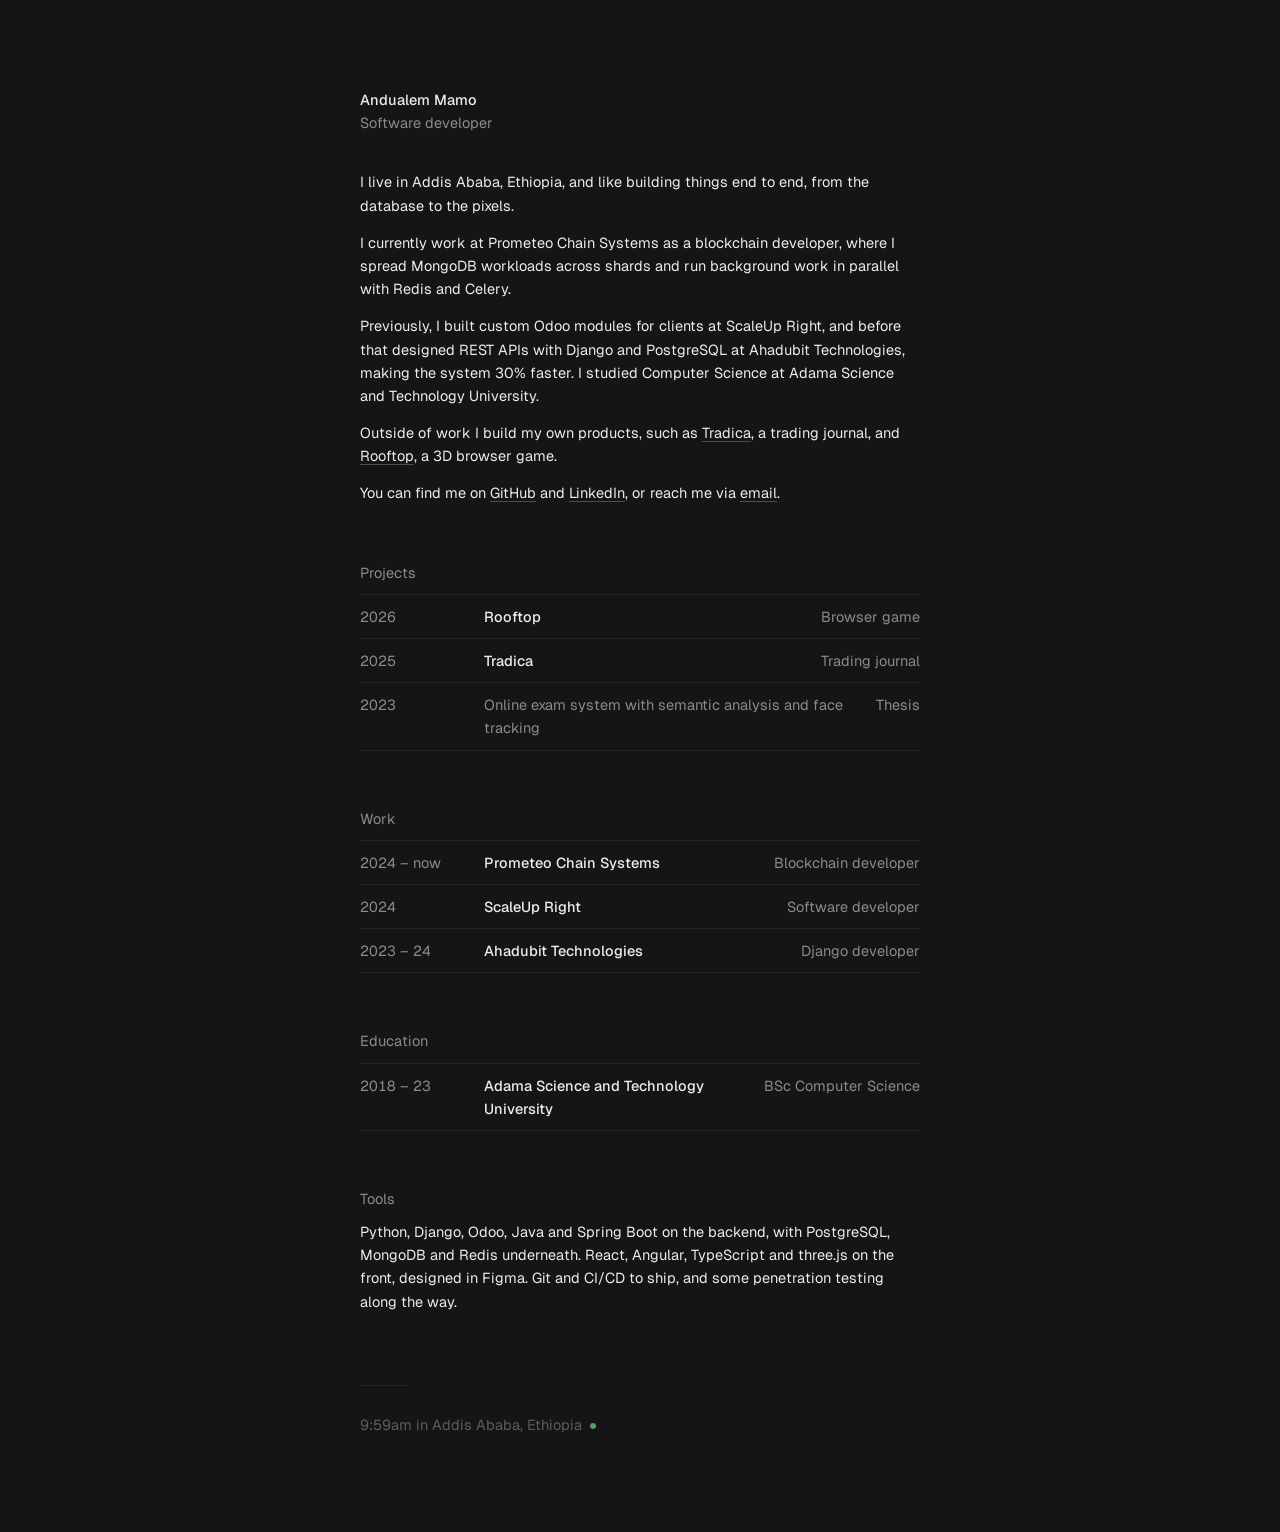
==== index.html @ f3651016 "Portfolio site: home page, Rooftop and Tradica project pages Static HTML and CSS, no build step. Rea" ====
<!doctype html>
<html lang="en">
<head>
  <meta charset="utf-8">
  <meta name="viewport" content="width=device-width, initial-scale=1">
  <title>Andualem Mamo</title>
  <meta name="description" content="Andualem Mamo is a software developer in Addis Ababa, Ethiopia, building backend systems, a trading journal called Tradica and a browser game called Rooftop.">
  <meta property="og:title" content="Andualem Mamo">
  <meta property="og:description" content="Software developer in Addis Ababa. Backend systems, Tradica and Rooftop.">
  <meta property="og:type" content="website">
  <meta property="og:image" content="/images/rooftop/title.webp">
  <meta name="theme-color" content="#151515">
  <link rel="icon" href="/favicon.svg" type="image/svg+xml">
  <link rel="preconnect" href="https://fonts.googleapis.com">
  <link rel="preconnect" href="https://fonts.gstatic.com" crossorigin>
  <link href="https://fonts.googleapis.com/css2?family=Geist:wght@400;500&display=swap" rel="stylesheet">
  <link rel="stylesheet" href="/styles.css">
</head>
<body>
  <main>
    <header class="intro">
      <h1>Andualem Mamo</h1>
      <p class="sub">Software developer</p>
    </header>

    <div class="bio">
      <p>I live in Addis Ababa, Ethiopia, and like building things end to end, from the database to the pixels.</p>
      <p>I currently work at Prometeo Chain Systems as a blockchain developer, where I spread MongoDB workloads across shards and run background work in parallel with Redis and Celery.</p>
      <p>Previously, I built custom Odoo modules for clients at ScaleUp Right, and before that designed REST APIs with Django and PostgreSQL at Ahadubit Technologies, making the system 30% faster. I studied Computer Science at Adama Science and Technology University.</p>
      <p>Outside of work I build my own products, such as <a href="/tradica/">Tradica</a>, a trading journal, and <a href="/rooftop/">Rooftop</a>, a 3D browser game.</p>
      <p>You can find me on <a href="https://github.com/andualem1414" target="_blank" rel="noopener">GitHub</a> and <a href="https://www.linkedin.com/in/andualem1414/" target="_blank" rel="noopener">LinkedIn</a>, or reach me via <a href="mailto:andualem1414@gmail.com">email</a>.</p>
    </div>

    <section aria-labelledby="projects">
      <h2 class="section-title" id="projects">Projects</h2>
      <ul class="list">
        <li>
          <a class="row" href="/rooftop/">
            <span class="when">2026</span>
            <span class="what">Rooftop</span>
            <span class="aside">Browser game</span>
          </a>
        </li>
        <li>
          <a class="row" href="/tradica/">
            <span class="when">2025</span>
            <span class="what">Tradica</span>
            <span class="aside">Trading journal</span>
          </a>
        </li>
        <li>
          <div class="row quiet">
            <span class="when">2023</span>
            <span class="what">Online exam system with semantic analysis and face tracking</span>
            <span class="aside">Thesis</span>
          </div>
        </li>
      </ul>
    </section>

    <section aria-labelledby="work">
      <h2 class="section-title" id="work">Work</h2>
      <ul class="list">
        <li>
          <div class="row">
            <span class="when">2024 – now</span>
            <span class="what">Prometeo Chain Systems</span>
            <span class="aside">Blockchain developer</span>
          </div>
        </li>
        <li>
          <div class="row">
            <span class="when">2024</span>
            <span class="what">ScaleUp Right</span>
            <span class="aside">Software developer</span>
          </div>
        </li>
        <li>
          <div class="row">
            <span class="when">2023 – 24</span>
            <span class="what">Ahadubit Technologies</span>
            <span class="aside">Django developer</span>
          </div>
        </li>
      </ul>
    </section>

    <section aria-labelledby="education">
      <h2 class="section-title" id="education">Education</h2>
      <ul class="list">
        <li>
          <div class="row">
            <span class="when">2018 – 23</span>
            <span class="what">Adama Science and Technology University</span>
            <span class="aside">BSc Computer Science</span>
          </div>
        </li>
      </ul>
    </section>

    <section aria-labelledby="tools">
      <h2 class="section-title" id="tools">Tools</h2>
      <p>Python, Django, Odoo, Java and Spring Boot on the backend, with PostgreSQL, MongoDB and Redis underneath. React, Angular, TypeScript and three.js on the front, designed in Figma. Git and CI/CD to ship, and some penetration testing along the way.</p>
    </section>

    <footer>
      <p><span data-clock>–</span> in Addis Ababa, Ethiopia<span class="dot" aria-hidden="true"></span></p>
    </footer>
  </main>
  <script src="/script.js" defer></script>
</body>
</html>
---- styles.css ----
:root {
  --bg: #151515;
  --text: #ececec;
  --muted: #8b8b8b;
  --faint: #5d5d5d;
  --rule: #262626;
  --underline: #4d4d4d;
  --column: 560px;
  --wide: 880px;
  color-scheme: dark;
}

*,
*::before,
*::after {
  box-sizing: border-box;
}

html {
  -webkit-text-size-adjust: 100%;
  text-size-adjust: 100%;
}

body {
  margin: 0;
  background: var(--bg);
  color: var(--text);
  font-family: "Geist", ui-sans-serif, system-ui, -apple-system, "Segoe UI", sans-serif;
  font-size: 14.5px;
  line-height: 1.6;
  font-weight: 400;
  -webkit-font-smoothing: antialiased;
  -moz-osx-font-smoothing: grayscale;
  text-rendering: optimizeLegibility;
}

::selection {
  background: #ececec;
  color: #151515;
}

main {
  max-width: calc(var(--column) + 48px);
  margin: 0 auto;
  padding: 88px 24px 96px;
}

p {
  margin: 0 0 14px;
}

a {
  color: inherit;
  text-decoration: underline;
  text-decoration-color: var(--underline);
  text-decoration-thickness: 1px;
  text-underline-offset: 3px;
  transition: text-decoration-color 0.15s ease;
}

a:hover {
  text-decoration-color: var(--text);
}

a:focus-visible,
button:focus-visible {
  outline: 2px solid var(--text);
  outline-offset: 3px;
  border-radius: 2px;
}

/* Header */

.intro {
  margin-bottom: 36px;
}

.intro h1,
.intro .name {
  font-size: inherit;
  font-weight: 500;
  margin: 0;
  color: var(--text);
}

.intro .sub {
  color: var(--muted);
  margin: 0;
}

.back {
  color: var(--muted);
  text-decoration: none;
}

.back:hover {
  color: var(--text);
}

/* Lists */

section {
  margin-top: 56px;
}

.section-title {
  font-size: inherit;
  font-weight: 400;
  color: var(--muted);
  margin: 0 0 10px;
}

.list {
  list-style: none;
  margin: 0;
  padding: 0;
  border-top: 1px solid var(--rule);
}

.row {
  display: grid;
  grid-template-columns: 108px 1fr auto;
  gap: 16px;
  align-items: baseline;
  border-bottom: 1px solid var(--rule);
}

.row > * {
  padding: 10px 0;
}

.row .when {
  color: var(--muted);
  font-variant-numeric: tabular-nums;
}

.row .what {
  font-weight: 500;
}

.row .aside {
  color: var(--muted);
  text-align: right;
  font-variant-numeric: tabular-nums;
}

.row .detail {
  display: block;
  font-weight: 400;
  color: var(--muted);
}

.row.continued .when {
  visibility: hidden;
}

a.row {
  text-decoration: none;
}

a.row .what {
  transition: color 0.15s ease;
}

.list:hover a.row .what {
  color: var(--muted);
}

.list a.row:hover .what,
.list a.row:focus-visible .what {
  color: var(--text);
}

a.row .what::after {
  content: "";
  display: inline-block;
  width: 6px;
  height: 6px;
  margin-left: 8px;
  border-top: 1px solid currentColor;
  border-right: 1px solid currentColor;
  transform: translateY(-2px) rotate(45deg);
  opacity: 0;
  transition: opacity 0.15s ease, transform 0.15s ease;
}

a.row:hover .what::after,
a.row:focus-visible .what::after {
  opacity: 0.7;
  transform: translate(2px, -2px) rotate(45deg);
}

.row.quiet .what {
  font-weight: 400;
  color: var(--muted);
}

/* Footer */

footer {
  margin-top: 72px;
  padding-top: 28px;
  position: relative;
  color: var(--faint);
}

footer::before {
  content: "";
  position: absolute;
  top: 0;
  left: 0;
  width: 48px;
  border-top: 1px solid var(--rule);
}

footer p {
  margin: 0;
}

footer .dot {
  display: inline-block;
  width: 6px;
  height: 6px;
  border-radius: 50%;
  background: #4f9d6a;
  margin-left: 8px;
  transform: translateY(-1px);
  box-shadow: 0 0 0 0 rgba(79, 157, 106, 0.5);
  animation: pulse 2.4s ease-out infinite;
}

@keyframes pulse {
  0% { box-shadow: 0 0 0 0 rgba(79, 157, 106, 0.45); }
  70%, 100% { box-shadow: 0 0 0 7px rgba(79, 157, 106, 0); }
}

/* Project pages */

.project-head h1 {
  font-size: 22px;
  line-height: 1.3;
  font-weight: 500;
  letter-spacing: -0.01em;
  margin: 28px 0 6px;
}

.project-head .lede {
  color: var(--muted);
  margin: 0;
}

.facts {
  display: grid;
  grid-template-columns: repeat(4, minmax(0, 1fr));
  gap: 16px;
  margin: 32px 0 0;
  padding: 16px 0;
  border-top: 1px solid var(--rule);
  border-bottom: 1px solid var(--rule);
}

.facts div {
  min-width: 0;
}

.facts dt {
  color: var(--faint);
  margin: 0 0 2px;
}

.facts dd {
  margin: 0;
  color: var(--text);
}

figure {
  margin: 40px 0;
}

figure.wide {
  margin-left: calc((var(--column) - min(var(--wide), 100vw - 48px)) / 2);
  margin-right: calc((var(--column) - min(var(--wide), 100vw - 48px)) / 2);
}

figure button {
  display: block;
  width: 100%;
  padding: 0;
  border: 0;
  background: none;
  cursor: zoom-in;
  border-radius: 10px;
}

figure img {
  display: block;
  width: 100%;
  height: auto;
  border-radius: 10px;
  background: #1c1c1c;
  outline: 1px solid rgba(255, 255, 255, 0.06);
  outline-offset: -1px;
}

figcaption {
  color: var(--faint);
  margin-top: 10px;
  max-width: var(--column);
  margin-left: auto;
  margin-right: auto;
}

.pair {
  display: grid;
  grid-template-columns: 1fr 1fr;
  gap: 12px;
  margin: 40px 0;
}

.pair figure {
  margin: 0;
}

.pair img {
  aspect-ratio: 16 / 9;
  object-fit: cover;
}

.prose .pair + p {
  color: var(--faint);
  margin-top: -28px;
}

.prose h2 {
  font-size: inherit;
  font-weight: 500;
  margin: 44px 0 8px;
}

.prose p {
  color: #cfcfcf;
}

.prose ul {
  margin: 0 0 14px;
  padding: 0;
  list-style: none;
  color: #cfcfcf;
}

.prose li {
  position: relative;
  padding-left: 18px;
  margin-bottom: 6px;
}

.prose li::before {
  content: "";
  position: absolute;
  left: 2px;
  top: 0.8em;
  width: 7px;
  border-top: 1px solid var(--faint);
}

.prose strong {
  color: var(--text);
  font-weight: 500;
}

.next {
  margin-top: 72px;
}

/* Lightbox */

.lightbox {
  border: 0;
  padding: 0;
  margin: auto;
  max-width: 96vw;
  max-height: 94vh;
  background: transparent;
  overflow: visible;
}

.lightbox::backdrop {
  background: rgba(10, 10, 10, 0.92);
}

.lightbox img {
  display: block;
  max-width: 96vw;
  max-height: 94vh;
  width: auto;
  height: auto;
  border-radius: 8px;
  cursor: zoom-out;
}

.lightbox[open] {
  animation: zoom-in 0.2s ease-out;
}

@keyframes zoom-in {
  from { opacity: 0; transform: scale(0.97); }
  to { opacity: 1; transform: none; }
}

/* Load */

main {
  animation: arrive 0.5s ease-out both;
}

@keyframes arrive {
  from { opacity: 0; transform: translateY(4px); }
  to { opacity: 1; transform: none; }
}

@media (prefers-reduced-motion: reduce) {
  *,
  *::before,
  *::after {
    animation: none !important;
    transition: none !important;
  }
}

@media (max-width: 640px) {
  main {
    padding: 56px 20px 72px;
  }

  .row {
    grid-template-columns: 76px 1fr auto;
    gap: 12px;
  }

  .facts {
    grid-template-columns: 1fr 1fr;
    row-gap: 14px;
  }

  figure.wide {
    margin-left: 0;
    margin-right: 0;
  }

  .pair {
    grid-template-columns: 1fr;
  }
}
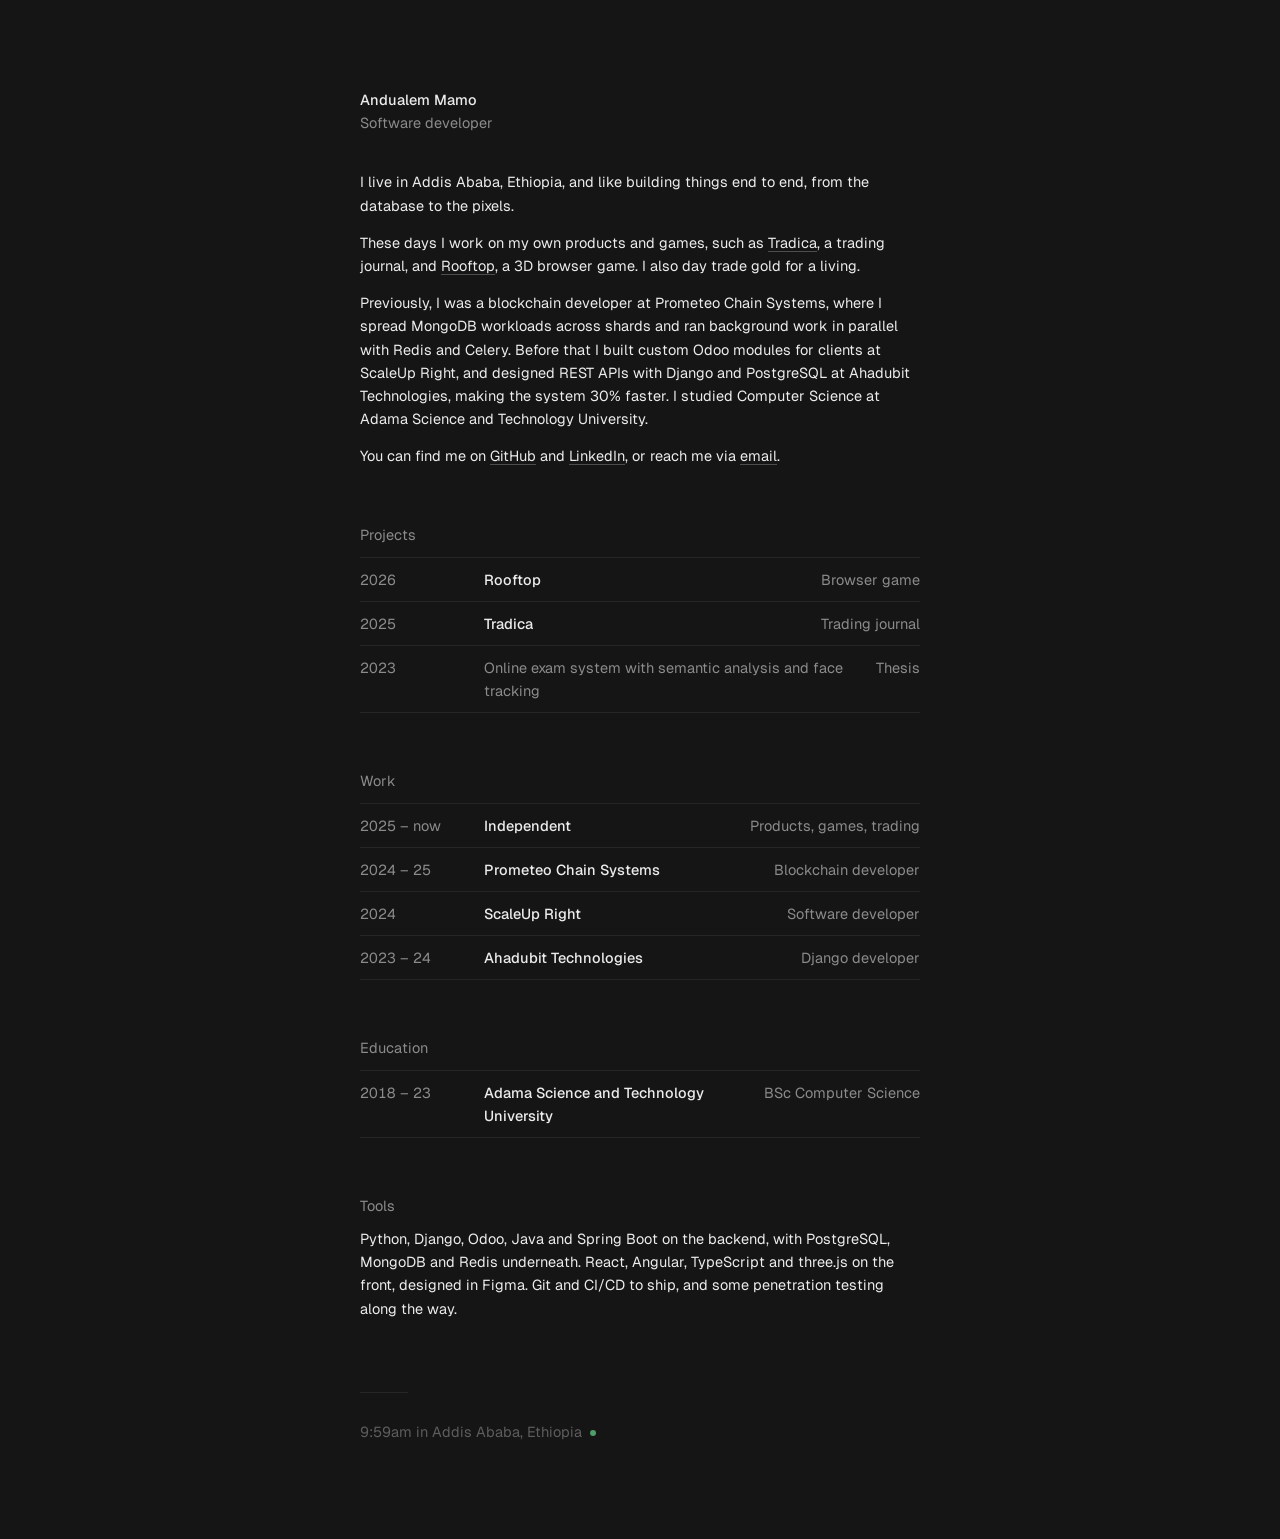
==== commit f41a8c20: "Update bio: independent since 2025, day trading gold Prometeo Chain Systems ended in January 2025. A" ====
--- a/index.html
+++ b/index.html
@@ -4,7 +4,7 @@
   <meta charset="utf-8">
   <meta name="viewport" content="width=device-width, initial-scale=1">
   <title>Andualem Mamo</title>
-  <meta name="description" content="Andualem Mamo is a software developer in Addis Ababa, Ethiopia, building backend systems, a trading journal called Tradica and a browser game called Rooftop.">
+  <meta name="description" content="Andualem Mamo is a software developer in Addis Ababa, Ethiopia, who builds his own products and games and day trades gold.">
   <meta property="og:title" content="Andualem Mamo">
   <meta property="og:description" content="Software developer in Addis Ababa. Backend systems, Tradica and Rooftop.">
   <meta property="og:type" content="website">
@@ -25,9 +25,8 @@
 
     <div class="bio">
       <p>I live in Addis Ababa, Ethiopia, and like building things end to end, from the database to the pixels.</p>
-      <p>I currently work at Prometeo Chain Systems as a blockchain developer, where I spread MongoDB workloads across shards and run background work in parallel with Redis and Celery.</p>
-      <p>Previously, I built custom Odoo modules for clients at ScaleUp Right, and before that designed REST APIs with Django and PostgreSQL at Ahadubit Technologies, making the system 30% faster. I studied Computer Science at Adama Science and Technology University.</p>
-      <p>Outside of work I build my own products, such as <a href="/tradica/">Tradica</a>, a trading journal, and <a href="/rooftop/">Rooftop</a>, a 3D browser game.</p>
+      <p>These days I work on my own products and games, such as <a href="/tradica/">Tradica</a>, a trading journal, and <a href="/rooftop/">Rooftop</a>, a 3D browser game. I also day trade gold for a living.</p>
+      <p>Previously, I was a blockchain developer at Prometeo Chain Systems, where I spread MongoDB workloads across shards and ran background work in parallel with Redis and Celery. Before that I built custom Odoo modules for clients at ScaleUp Right, and designed REST APIs with Django and PostgreSQL at Ahadubit Technologies, making the system 30% faster. I studied Computer Science at Adama Science and Technology University.</p>
       <p>You can find me on <a href="https://github.com/andualem1414" target="_blank" rel="noopener">GitHub</a> and <a href="https://www.linkedin.com/in/andualem1414/" target="_blank" rel="noopener">LinkedIn</a>, or reach me via <a href="mailto:andualem1414@gmail.com">email</a>.</p>
     </div>
 
@@ -63,7 +62,14 @@
       <ul class="list">
         <li>
           <div class="row">
-            <span class="when">2024 – now</span>
+            <span class="when">2025 – now</span>
+            <span class="what">Independent</span>
+            <span class="aside">Products, games, trading</span>
+          </div>
+        </li>
+        <li>
+          <div class="row">
+            <span class="when">2024 – 25</span>
             <span class="what">Prometeo Chain Systems</span>
             <span class="aside">Blockchain developer</span>
           </div>
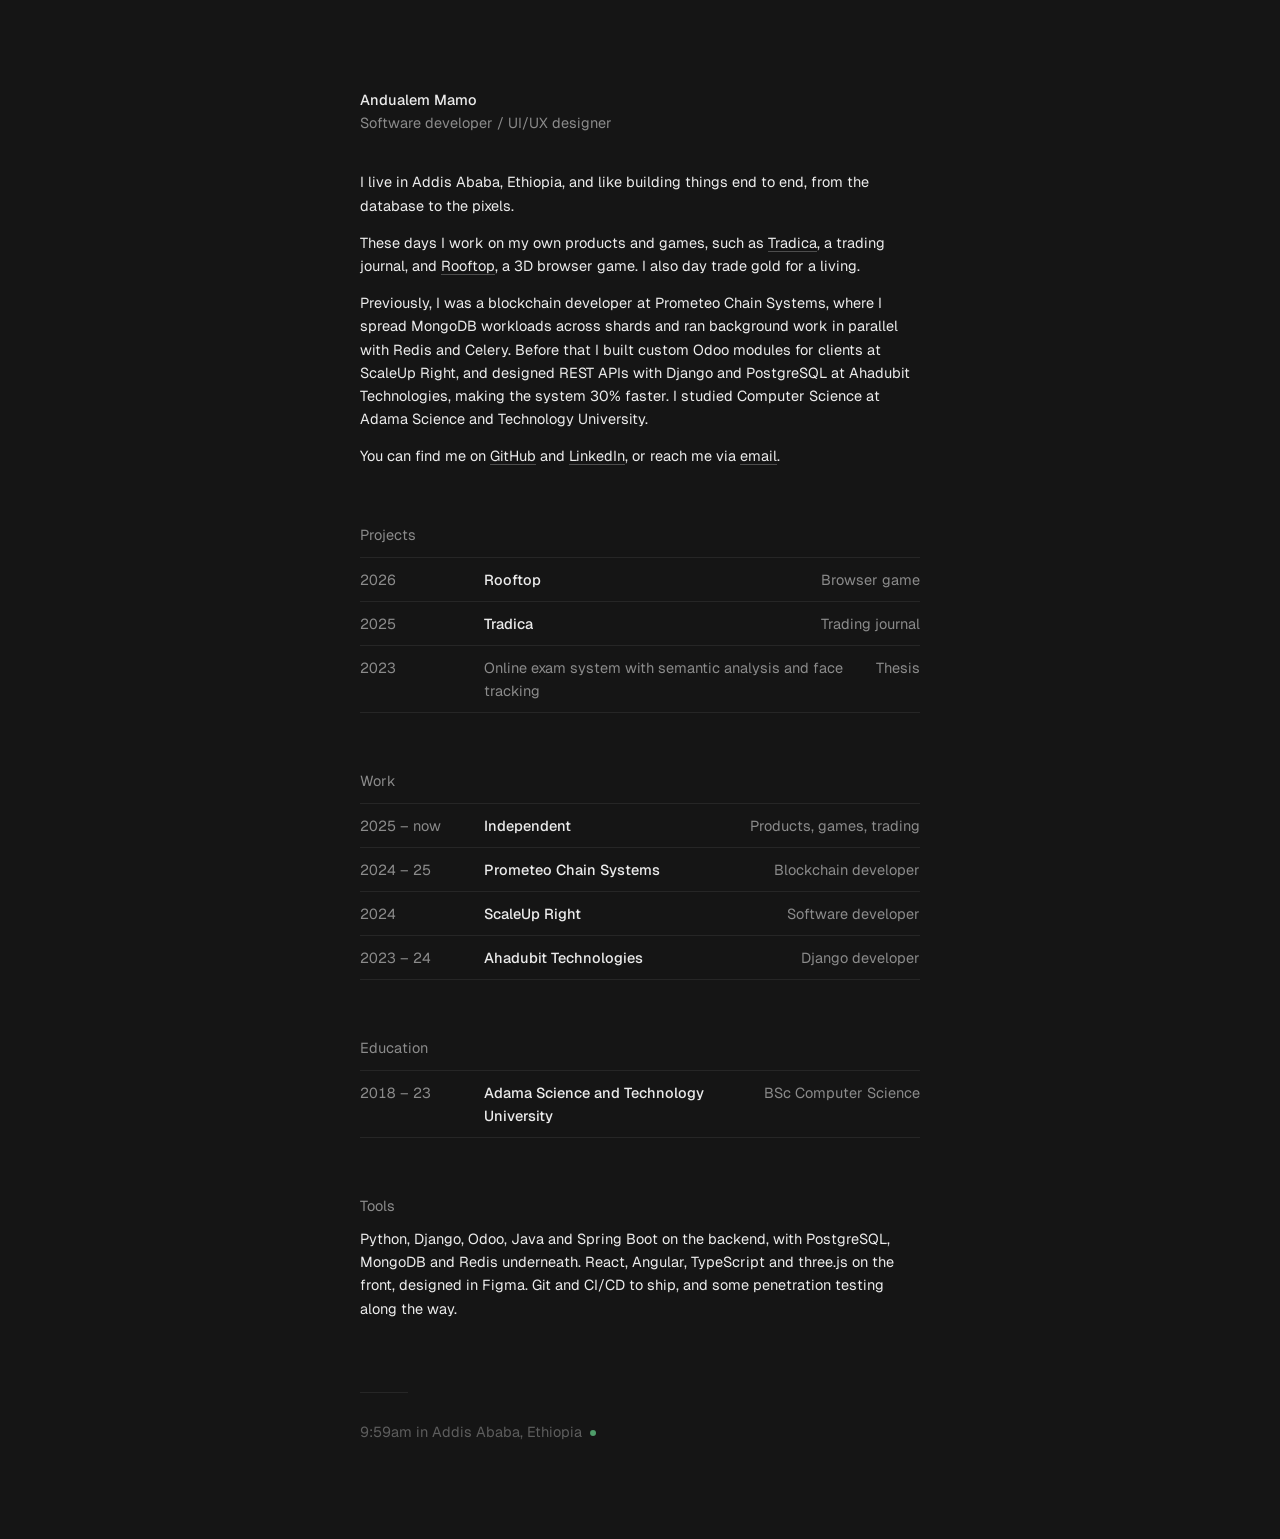
==== commit ad77a487: "Title: software developer / UI/UX designer Co-Authored-By: Claude Opus 5.5 <noreply@anthropic.com> C" ====
--- a/index.html
+++ b/index.html
@@ -4,9 +4,9 @@
   <meta charset="utf-8">
   <meta name="viewport" content="width=device-width, initial-scale=1">
   <title>Andualem Mamo</title>
-  <meta name="description" content="Andualem Mamo is a software developer in Addis Ababa, Ethiopia, who builds his own products and games and day trades gold.">
+  <meta name="description" content="Andualem Mamo is a software developer and UI/UX designer in Addis Ababa, Ethiopia, who builds his own products and games and day trades gold.">
   <meta property="og:title" content="Andualem Mamo">
-  <meta property="og:description" content="Software developer in Addis Ababa. Backend systems, Tradica and Rooftop.">
+  <meta property="og:description" content="Software developer and UI/UX designer in Addis Ababa. Backend systems, Tradica and Rooftop.">
   <meta property="og:type" content="website">
   <meta property="og:image" content="/images/rooftop/title.webp">
   <meta name="theme-color" content="#151515">
@@ -20,7 +20,7 @@
   <main>
     <header class="intro">
       <h1>Andualem Mamo</h1>
-      <p class="sub">Software developer</p>
+      <p class="sub">Software developer / UI/UX designer</p>
     </header>
 
     <div class="bio">
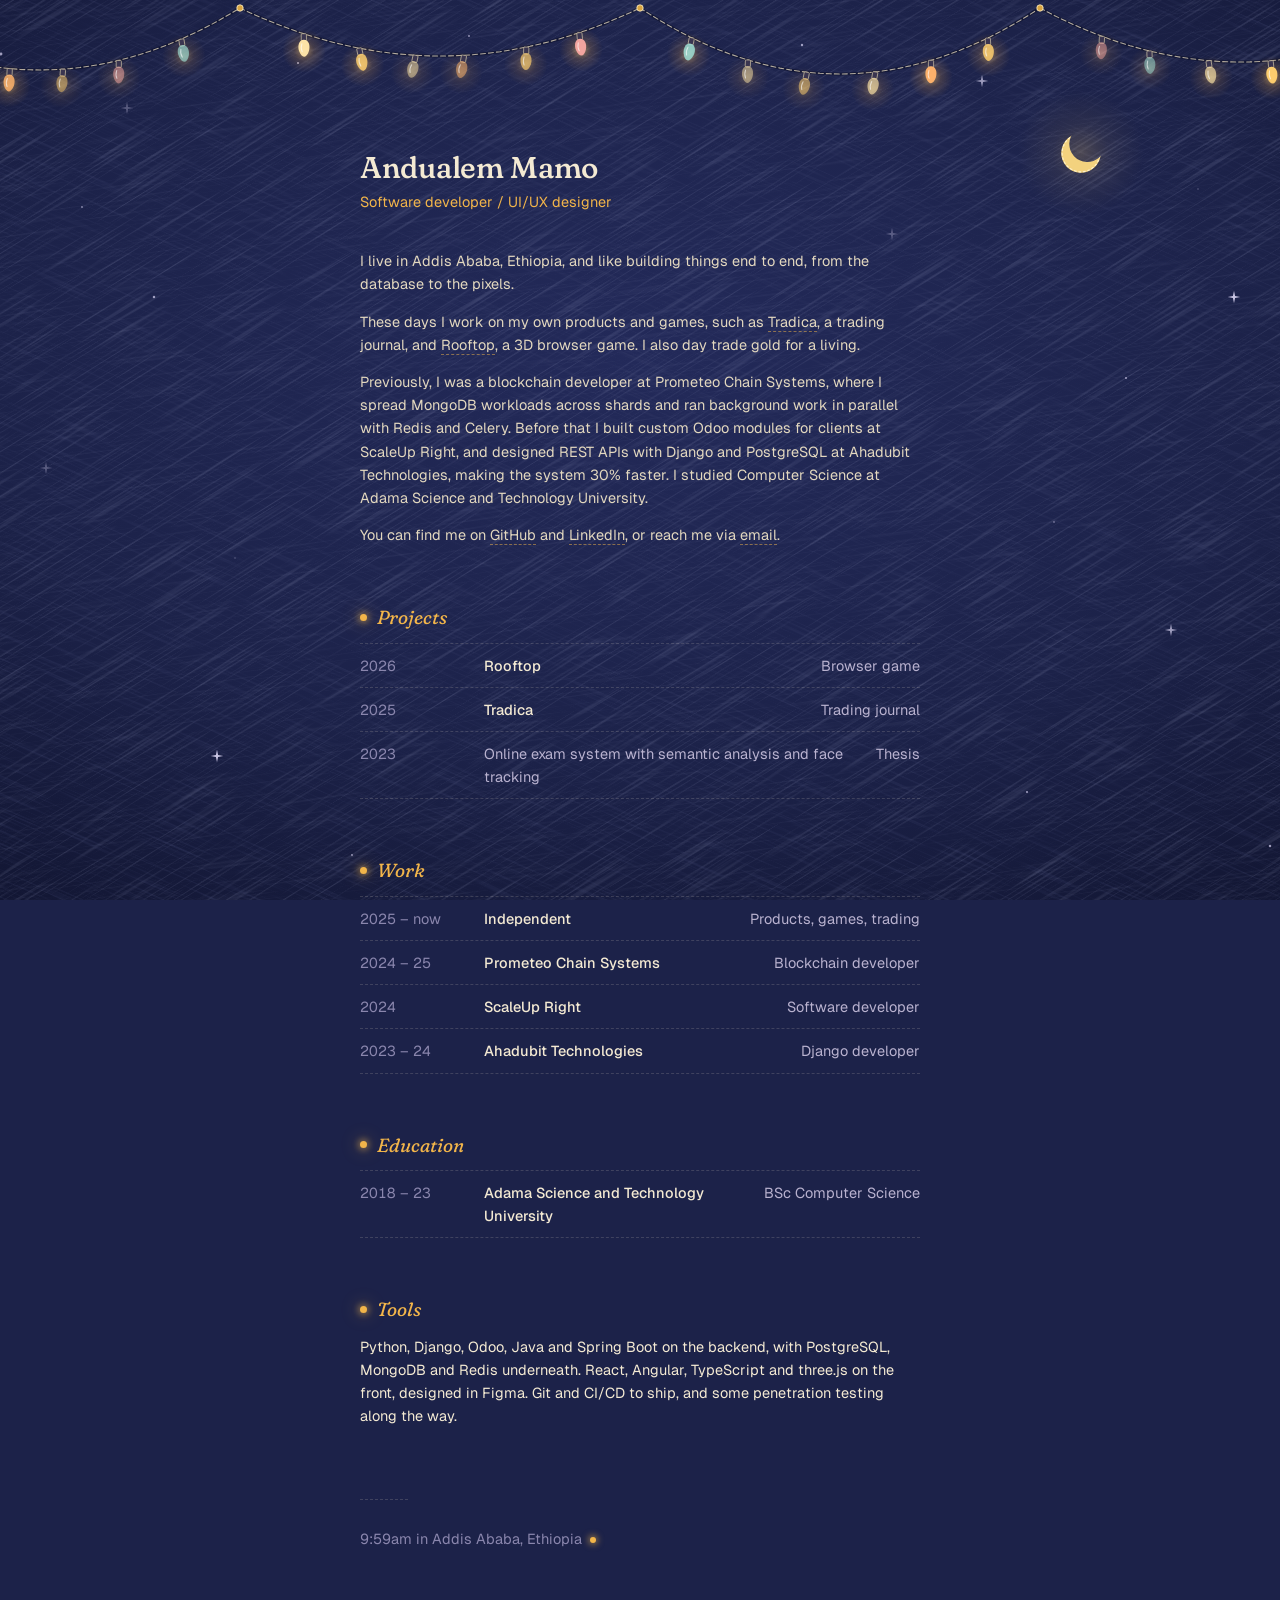
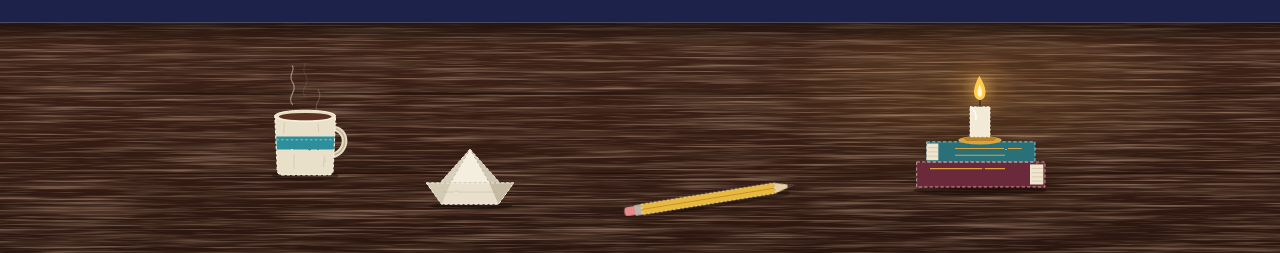
==== commit 11747150: "Cozy night redesign: stitched navy sky, string lights, wooden desk Keep the page structure and conte" ====
--- a/index.html
+++ b/index.html
@@ -9,14 +9,15 @@
   <meta property="og:description" content="Software developer and UI/UX designer in Addis Ababa. Backend systems, Tradica and Rooftop.">
   <meta property="og:type" content="website">
   <meta property="og:image" content="/images/rooftop/title.webp">
-  <meta name="theme-color" content="#151515">
+  <meta name="theme-color" content="#1c2249">
   <link rel="icon" href="/favicon.svg" type="image/svg+xml">
   <link rel="preconnect" href="https://fonts.googleapis.com">
   <link rel="preconnect" href="https://fonts.gstatic.com" crossorigin>
-  <link href="https://fonts.googleapis.com/css2?family=Geist:wght@400;500&display=swap" rel="stylesheet">
+  <link href="https://fonts.googleapis.com/css2?family=Fraunces:ital,opsz,wght,SOFT,WONK@0,9..144,400..500,0..100,0..1;1,9..144,400..500,0..100,0..1&family=Geist:wght@400;500&display=swap" rel="stylesheet">
   <link rel="stylesheet" href="/styles.css">
 </head>
 <body>
+  <div class="lights" aria-hidden="true"></div>
   <main>
     <header class="intro">
       <h1>Andualem Mamo</h1>
@@ -113,6 +114,7 @@
       <p><span data-clock>–</span> in Addis Ababa, Ethiopia<span class="dot" aria-hidden="true"></span></p>
     </footer>
   </main>
+  <div class="desk" aria-hidden="true"></div>
   <script src="/script.js" defer></script>
 </body>
 </html>
--- a/styles.css
+++ b/styles.css
@@ -1,12 +1,18 @@
 :root {
-  --bg: #151515;
-  --text: #ececec;
-  --muted: #8b8b8b;
-  --faint: #5d5d5d;
-  --rule: #262626;
-  --underline: #4d4d4d;
+  --bg: #1c2249;
+  --night: #141838;
+  --text: #f4ead3;
+  --soft: #e3d8bf;
+  --muted: #b9b2cf;
+  --faint: #8a86ad;
+  --rule: rgba(244, 234, 211, 0.16);
+  --underline: rgba(242, 181, 74, 0.5);
+  --amber: #f2b54a;
+  --gold: #d9a441;
+  --teal: #3fa3b0;
   --column: 560px;
   --wide: 880px;
+  --serif: "Fraunces", ui-serif, Georgia, serif;
   color-scheme: dark;
 }
 
@@ -19,10 +25,17 @@
 html {
   -webkit-text-size-adjust: 100%;
   text-size-adjust: 100%;
+  background: var(--night);
 }
 
 body {
   margin: 0;
+  min-height: 100vh;
+  display: flex;
+  flex-direction: column;
+  position: relative;
+  isolation: isolate;
+  overflow-x: clip;
   background: var(--bg);
   color: var(--text);
   font-family: "Geist", ui-sans-serif, system-ui, -apple-system, "Segoe UI", sans-serif;
@@ -35,14 +48,60 @@
 }
 
 ::selection {
-  background: #ececec;
-  color: #151515;
+  background: var(--amber);
+  color: var(--night);
+}
+
+/* Night sky, string lights and the desk */
+
+body::before {
+  content: "";
+  position: fixed;
+  inset: 0;
+  z-index: -1;
+  background: var(--bg) url("/images/decor/sky.svg") center / cover no-repeat;
+}
+
+.lights {
+  position: absolute;
+  top: 0;
+  left: 0;
+  right: 0;
+  height: 170px;
+  background: url("/images/decor/lights.svg") center top / auto 170px repeat-x;
+  pointer-events: none;
+}
+
+.desk {
+  position: relative;
+  height: 230px;
+  margin-top: auto;
+  background:
+    url("/images/decor/mug.svg") calc(50% - 330px) 40px / 96px auto no-repeat,
+    url("/images/decor/boat.svg") calc(50% - 170px) 120px / 100px auto no-repeat,
+    url("/images/decor/pencil.svg") calc(50% + 70px) 158px / 190px auto no-repeat,
+    url("/images/decor/candle.svg") calc(50% + 340px) 32px / 150px auto no-repeat,
+    radial-gradient(ellipse 340px 120px at calc(50% + 340px) 70px, rgba(255, 190, 90, 0.16), transparent 70%),
+    linear-gradient(rgba(10, 6, 4, 0.55), transparent 22px),
+    url("/images/decor/wood.svg") center / 100% 100% no-repeat,
+    #3a2118;
+  pointer-events: none;
+}
+
+.desk::before {
+  content: "";
+  position: absolute;
+  left: 0;
+  right: 0;
+  top: -1px;
+  border-top: 1px solid rgba(255, 214, 160, 0.22);
 }
 
 main {
+  width: 100%;
   max-width: calc(var(--column) + 48px);
   margin: 0 auto;
-  padding: 88px 24px 96px;
+  padding: 150px 24px 72px;
 }
 
 p {
@@ -53,18 +112,20 @@
   color: inherit;
   text-decoration: underline;
   text-decoration-color: var(--underline);
+  text-decoration-style: dashed;
   text-decoration-thickness: 1px;
-  text-underline-offset: 3px;
-  transition: text-decoration-color 0.15s ease;
+  text-underline-offset: 4px;
+  transition: color 0.15s ease, text-decoration-color 0.15s ease;
 }
 
 a:hover {
-  text-decoration-color: var(--text);
+  color: var(--amber);
+  text-decoration-color: var(--amber);
 }
 
 a:focus-visible,
 button:focus-visible {
-  outline: 2px solid var(--text);
+  outline: 2px solid var(--amber);
   outline-offset: 3px;
   border-radius: 2px;
 }
@@ -77,15 +138,23 @@
 
 .intro h1,
 .intro .name {
-  font-size: inherit;
+  font-family: var(--serif);
+  font-size: 30px;
+  line-height: 1.2;
   font-weight: 500;
+  font-variation-settings: "SOFT" 100, "WONK" 1;
+  letter-spacing: -0.01em;
+  margin: 0 0 4px;
+  color: var(--text);
+}
+
+.intro .sub {
+  color: var(--amber);
   margin: 0;
-  color: var(--text);
-}
-
-.intro .sub {
-  color: var(--muted);
-  margin: 0;
+}
+
+.bio p {
+  color: var(--soft);
 }
 
 .back {
@@ -93,8 +162,13 @@
   text-decoration: none;
 }
 
+.back::before {
+  content: "\2190";
+  margin-right: 8px;
+}
+
 .back:hover {
-  color: var(--text);
+  color: var(--amber);
 }
 
 /* Lists */
@@ -104,17 +178,32 @@
 }
 
 .section-title {
-  font-size: inherit;
+  font-family: var(--serif);
+  font-size: 19px;
+  font-style: italic;
   font-weight: 400;
-  color: var(--muted);
+  font-variation-settings: "SOFT" 100, "WONK" 1;
+  color: var(--amber);
   margin: 0 0 10px;
+  display: flex;
+  align-items: center;
+  gap: 10px;
+}
+
+.section-title::before {
+  content: "";
+  width: 7px;
+  height: 7px;
+  border-radius: 50%;
+  background: var(--amber);
+  box-shadow: 0 0 6px 2px rgba(242, 181, 74, 0.45), 0 0 18px 4px rgba(242, 181, 74, 0.18);
 }
 
 .list {
   list-style: none;
   margin: 0;
   padding: 0;
-  border-top: 1px solid var(--rule);
+  border-top: 1px dashed var(--rule);
 }
 
 .row {
@@ -122,7 +211,7 @@
   grid-template-columns: 108px 1fr auto;
   gap: 16px;
   align-items: baseline;
-  border-bottom: 1px solid var(--rule);
+  border-bottom: 1px dashed var(--rule);
 }
 
 .row > * {
@@ -130,7 +219,7 @@
 }
 
 .row .when {
-  color: var(--muted);
+  color: var(--faint);
   font-variant-numeric: tabular-nums;
 }
 
@@ -155,11 +244,33 @@
 }
 
 a.row {
+  position: relative;
   text-decoration: none;
 }
 
+a.row::before {
+  content: "";
+  position: absolute;
+  inset: 0 -12px;
+  z-index: -1;
+  border-radius: 6px;
+  background: linear-gradient(90deg, rgba(242, 181, 74, 0.12), rgba(242, 181, 74, 0.02));
+  opacity: 0;
+  transition: opacity 0.2s ease;
+}
+
+a.row:hover,
+a.row:focus-visible {
+  color: inherit;
+}
+
+a.row:hover::before,
+a.row:focus-visible::before {
+  opacity: 1;
+}
+
 a.row .what {
-  transition: color 0.15s ease;
+  transition: color 0.15s ease, text-shadow 0.2s ease;
 }
 
 .list:hover a.row .what {
@@ -168,7 +279,8 @@
 
 .list a.row:hover .what,
 .list a.row:focus-visible .what {
-  color: var(--text);
+  color: var(--amber);
+  text-shadow: 0 0 14px rgba(242, 181, 74, 0.45);
 }
 
 a.row .what::after {
@@ -210,7 +322,7 @@
   top: 0;
   left: 0;
   width: 48px;
-  border-top: 1px solid var(--rule);
+  border-top: 1px dashed var(--rule);
 }
 
 footer p {
@@ -222,30 +334,33 @@
   width: 6px;
   height: 6px;
   border-radius: 50%;
-  background: #4f9d6a;
+  background: var(--amber);
   margin-left: 8px;
   transform: translateY(-1px);
-  box-shadow: 0 0 0 0 rgba(79, 157, 106, 0.5);
-  animation: pulse 2.4s ease-out infinite;
-}
-
-@keyframes pulse {
-  0% { box-shadow: 0 0 0 0 rgba(79, 157, 106, 0.45); }
-  70%, 100% { box-shadow: 0 0 0 7px rgba(79, 157, 106, 0); }
+  box-shadow: 0 0 6px 2px rgba(242, 181, 74, 0.5);
+  animation: flicker 2.6s ease-in-out infinite;
+}
+
+@keyframes flicker {
+  0%, 100% { opacity: 1; box-shadow: 0 0 6px 2px rgba(242, 181, 74, 0.5); }
+  35% { opacity: 0.75; box-shadow: 0 0 4px 1px rgba(242, 181, 74, 0.35); }
+  60% { opacity: 0.95; box-shadow: 0 0 9px 3px rgba(242, 181, 74, 0.55); }
 }
 
 /* Project pages */
 
 .project-head h1 {
-  font-size: 22px;
-  line-height: 1.3;
+  font-family: var(--serif);
+  font-size: 34px;
+  line-height: 1.2;
   font-weight: 500;
+  font-variation-settings: "SOFT" 100, "WONK" 1;
   letter-spacing: -0.01em;
   margin: 28px 0 6px;
 }
 
 .project-head .lede {
-  color: var(--muted);
+  color: var(--soft);
   margin: 0;
 }
 
@@ -255,8 +370,8 @@
   gap: 16px;
   margin: 32px 0 0;
   padding: 16px 0;
-  border-top: 1px solid var(--rule);
-  border-bottom: 1px solid var(--rule);
+  border-top: 1px dashed var(--rule);
+  border-bottom: 1px dashed var(--rule);
 }
 
 .facts div {
@@ -264,7 +379,7 @@
 }
 
 .facts dt {
-  color: var(--faint);
+  color: var(--amber);
   margin: 0 0 2px;
 }
 
@@ -282,29 +397,58 @@
   margin-right: calc((var(--column) - min(var(--wide), 100vw - 48px)) / 2);
 }
 
+/* Images sit in a little glass case with brass corners */
+
 figure button {
+  --c: 14px;
+  position: relative;
   display: block;
   width: 100%;
   padding: 0;
   border: 0;
   background: none;
   cursor: zoom-in;
-  border-radius: 10px;
+  border-radius: 6px;
+}
+
+figure button::after {
+  content: "";
+  position: absolute;
+  inset: -6px;
+  border: 1px solid rgba(244, 234, 211, 0.22);
+  border-radius: 2px;
+  background:
+    linear-gradient(var(--gold), var(--gold)) top left / var(--c) 3px,
+    linear-gradient(var(--gold), var(--gold)) top left / 3px var(--c),
+    linear-gradient(var(--gold), var(--gold)) top right / var(--c) 3px,
+    linear-gradient(var(--gold), var(--gold)) top right / 3px var(--c),
+    linear-gradient(var(--gold), var(--gold)) bottom left / var(--c) 3px,
+    linear-gradient(var(--gold), var(--gold)) bottom left / 3px var(--c),
+    linear-gradient(var(--gold), var(--gold)) bottom right / var(--c) 3px,
+    linear-gradient(var(--gold), var(--gold)) bottom right / 3px var(--c);
+  background-repeat: no-repeat;
+  pointer-events: none;
+  transition: border-color 0.2s ease;
+}
+
+figure button:hover::after {
+  border-color: rgba(242, 181, 74, 0.5);
 }
 
 figure img {
   display: block;
   width: 100%;
   height: auto;
-  border-radius: 10px;
-  background: #1c1c1c;
-  outline: 1px solid rgba(255, 255, 255, 0.06);
-  outline-offset: -1px;
+  border-radius: 3px;
+  background: var(--night);
+  box-shadow: 0 18px 40px -18px rgba(5, 6, 20, 0.8);
 }
 
 figcaption {
-  color: var(--faint);
-  margin-top: 10px;
+  color: var(--muted);
+  font-family: var(--serif);
+  font-style: italic;
+  margin-top: 16px;
   max-width: var(--column);
   margin-left: auto;
   margin-right: auto;
@@ -313,7 +457,7 @@
 .pair {
   display: grid;
   grid-template-columns: 1fr 1fr;
-  gap: 12px;
+  gap: 24px;
   margin: 40px 0;
 }
 
@@ -327,25 +471,28 @@
 }
 
 .prose .pair + p {
-  color: var(--faint);
+  color: var(--muted);
   margin-top: -28px;
 }
 
 .prose h2 {
-  font-size: inherit;
+  font-family: var(--serif);
+  font-size: 20px;
   font-weight: 500;
-  margin: 44px 0 8px;
+  font-variation-settings: "SOFT" 100, "WONK" 1;
+  color: var(--text);
+  margin: 48px 0 8px;
 }
 
 .prose p {
-  color: #cfcfcf;
+  color: var(--soft);
 }
 
 .prose ul {
   margin: 0 0 14px;
   padding: 0;
   list-style: none;
-  color: #cfcfcf;
+  color: var(--soft);
 }
 
 .prose li {
@@ -357,10 +504,13 @@
 .prose li::before {
   content: "";
   position: absolute;
-  left: 2px;
-  top: 0.8em;
-  width: 7px;
-  border-top: 1px solid var(--faint);
+  left: 3px;
+  top: 0.62em;
+  width: 5px;
+  height: 5px;
+  border-radius: 50%;
+  background: var(--amber);
+  box-shadow: 0 0 5px 1px rgba(242, 181, 74, 0.4);
 }
 
 .prose strong {
@@ -385,7 +535,7 @@
 }
 
 .lightbox::backdrop {
-  background: rgba(10, 10, 10, 0.92);
+  background: rgba(12, 14, 34, 0.94);
 }
 
 .lightbox img {
@@ -429,7 +579,33 @@
 
 @media (max-width: 640px) {
   main {
-    padding: 56px 20px 72px;
+    padding: 120px 20px 56px;
+  }
+
+  .lights {
+    height: 130px;
+    background-size: auto 130px;
+  }
+
+  .intro h1,
+  .intro .name {
+    font-size: 26px;
+  }
+
+  .project-head h1 {
+    font-size: 28px;
+  }
+
+  .desk {
+    height: 180px;
+    background:
+      url("/images/decor/mug.svg") calc(50% - 120px) 30px / 72px auto no-repeat,
+      url("/images/decor/boat.svg") calc(50% - 10px) 108px / 70px auto no-repeat,
+      url("/images/decor/candle.svg") calc(50% + 120px) 26px / 112px auto no-repeat,
+      radial-gradient(ellipse 200px 90px at calc(50% + 120px) 55px, rgba(255, 190, 90, 0.16), transparent 70%),
+      linear-gradient(rgba(10, 6, 4, 0.55), transparent 18px),
+      url("/images/decor/wood.svg") center / 100% 100% no-repeat,
+      #3a2118;
   }
 
   .row {
